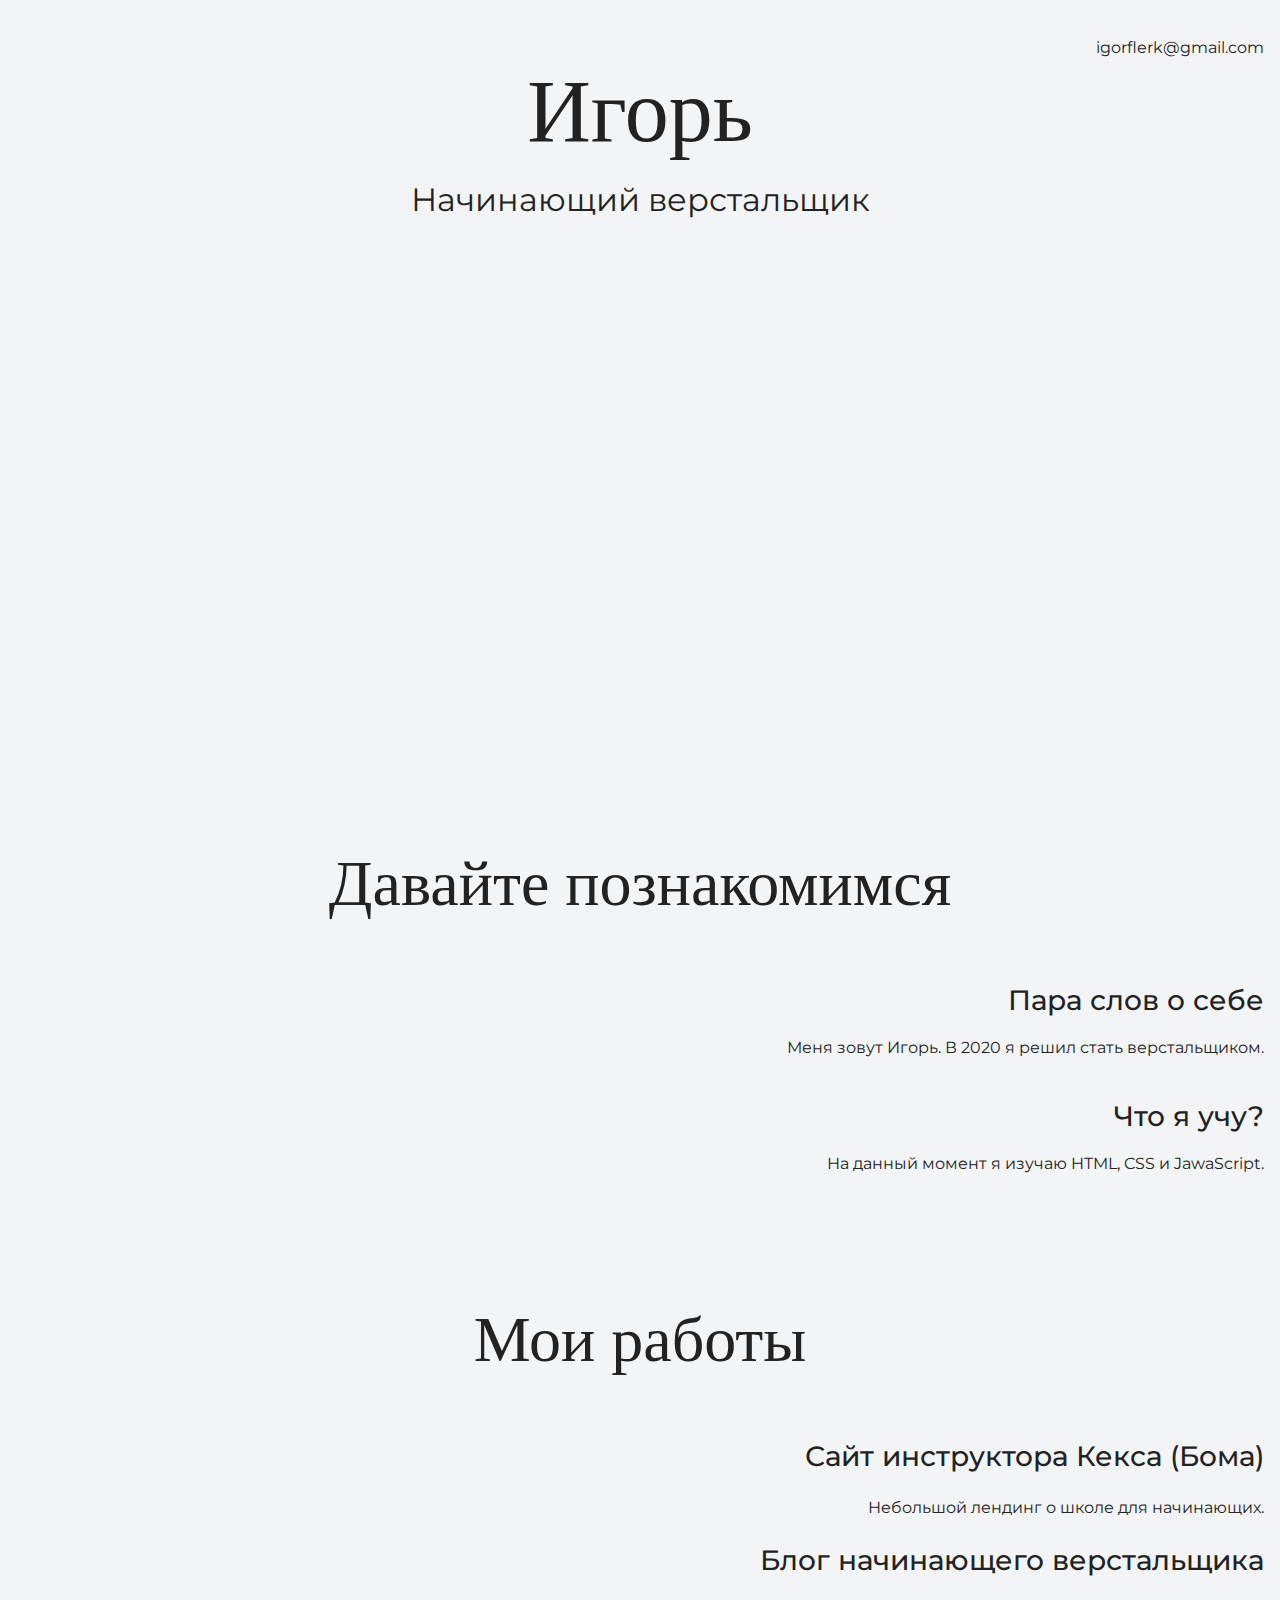
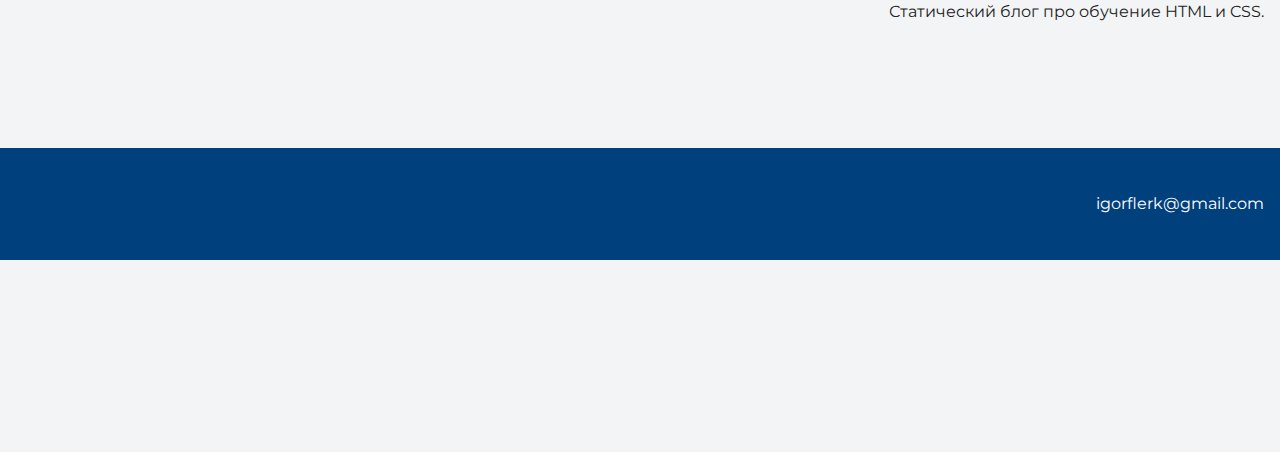
==== index.html @ ed08746c "Загрузил файлы сайта" ====
<!DOCTYPE html>
<html lang="ru">
  <head>
    <meta charset="UTF-8">
    <link rel="stylesheet" href="style.css">
    <title>Портфолио начинающего верстальщика</title>
    <link href="https://fonts.googleapis.com/css?family=Montserrat:400,500,700|Old+Standard+TT&display=swap&subset=cyrillic" rel="stylesheet">
  </head>

  <body>
    <header class="page-header">
      <div class="container">
        igorflerk@gmail.com
        </div
    </header>

    <section class="hero-image">
      <div class="container">
      <h1 class="heading">Игорь</h1>
      <p>Начинающий верстальщик</p>
        </div>
    </section>


    <section class="intro">
      <div class="container">
      <h2 class="subheading">Давайте познакомимся</h2>

      <h3>Пара слов о себе</h3>
      <p>Меня зовут Игорь. В 2020 я решил стать верстальщиком.</p>
      <h3>Что я учу?</h3>
      <p>На данный момент я изучаю HTML, CSS и JawaScript.</p>
  </div>
    </section>


    <section class="portfolio">
      <div class="container">
     <h2 class="subheading">Мои работы</h2>

    <h3>Сайт инструктора Кекса (Бома)</h3>

      <p>Небольшой лендинг о школе для начинающих.</p>

      <h3>Блог начинающего верстальщика</h3>
      <p>Статический блог про обучение HTML и CSS.</p>
  </div>
    </section>


    <footer class="page-footer">
<div class="container">
      igorflerk@gmail.com
      </div>
    </footer>
  </body>
</html>
---- style.css ----
body {
  margin: 0;
  min-width: 960px;
  font-family: "Montserrat", "Helvetica", "Arial", sans-serif;
  font-size: 16px;
  line-height: 32px;
  color: #222222;
  background-color: #f2f4f6;
  background-image: url("img/hero-bg.jpg");
  background-repeat: no-repeat;
  background-position: top center;
}

.container {
  max-width: 928px;
  margin: 0 auto;
  padding: 0 16px;
}

.page-header {
  margin: 0 0 160px;
  padding: 32px 0 32px;
}

.page-header .container,
.page-footer .container {
  max-width: 1408px;
  text-align: right;
}

.page-header a {
  margin-left: 56px;
  color: #288be6;
  text-decoration: none;
  background-repeat: no-repeat;
  background-position: left;
}

.header-email {
  padding-left: 30px;
  background-image: url("img/icon-email-header.svg");
}

.header-phone {
  padding-left: 25px;
  background-image: url("img/icon-phone-header.svg");
}

.hero-image {
  margin-bottom: 620px;
}

.hero-image .container {
  max-width: 1408px;
  text-align: center;
}

.heading {
  margin: 0 0 16px;
  font-family: "Old Standard TT", "Times", "Times New Roman", serif;
  font-size: 88px;
  line-height: 96px;
  font-weight: 400;
}

.hero-image p {
  margin: 0;
  font-size: 32px;
  line-height: 48px;
}

.intro {
  margin: 0 0 120px;
}

.subheading {
  margin: 0 0 56px;
  font-family: "Old Standard TT", "Times", "Times New Roman", serif;
  font-size: 64px;
  line-height: 80px;
  font-weight: 400;
  text-align: center;
}

.user-image {
  margin: 0 0 32px;
  text-align: center;
}

.intro h3,
.portfolio h3 {
  margin: 0 0 12px;
  font-size: 28px;
  line-height: 40px;
  font-weight: 500;
}

.intro p {
  margin: 0 0 32px;
}

.skills-list {
  margin: 0;
  padding: 0;
}

.skills-list dt {
  padding-left: 32px;
  background-repeat: no-repeat;
  background-position: left;
}

.skill-html {
  background-image: url("img/icon-html.svg");
}

.skill-css {
  background-image: url("img/icon-css.svg");
}

.level {
  margin: 4px 0 16px;
  padding: 0;
  height: 14px;
  font-size: 0;
  background-color: #ffffff;
  border: 1px solid #86c3fa;
  border-radius: 8px;
}

.level div {
  margin: 1px;
  height: 12px;
  background-color: #288be6;
  border-radius: 6px;
}

.portfolio {
  margin: 0 0 120px;
}

.projects {
  margin: 0;
  padding: 0;
  list-style: none;
}

.projects li {
  margin: 0 0 80px;
}

.project-image {
  margin: 0 0 24px;
  text-align: center;
}

.projects p {
  margin: 0 0 24px;
}

.button {
  padding: 6px 20px;
  display: inline-block;
  vertical-align: baseline;
  text-decoration: none;
  text-transform: uppercase;
  border-radius: 4px;
  background-color: #288be6;
  color: #ffffff;
}

.page-footer {
  padding: 40px 0;
  background-color: #00417d;
  color: #ffffff;
}

.page-footer a {
  margin-left: 56px;
  color: inherit;
  text-decoration: none;
  background-repeat: no-repeat;
  background-position: left;
}

.footer-email {
  padding-left: 30px;
  background-image: url("img/icon-email-footer.svg");
}

.footer-phone {
  padding-left: 25px;
  background-image: url("img/icon-phone-footer.svg");
}
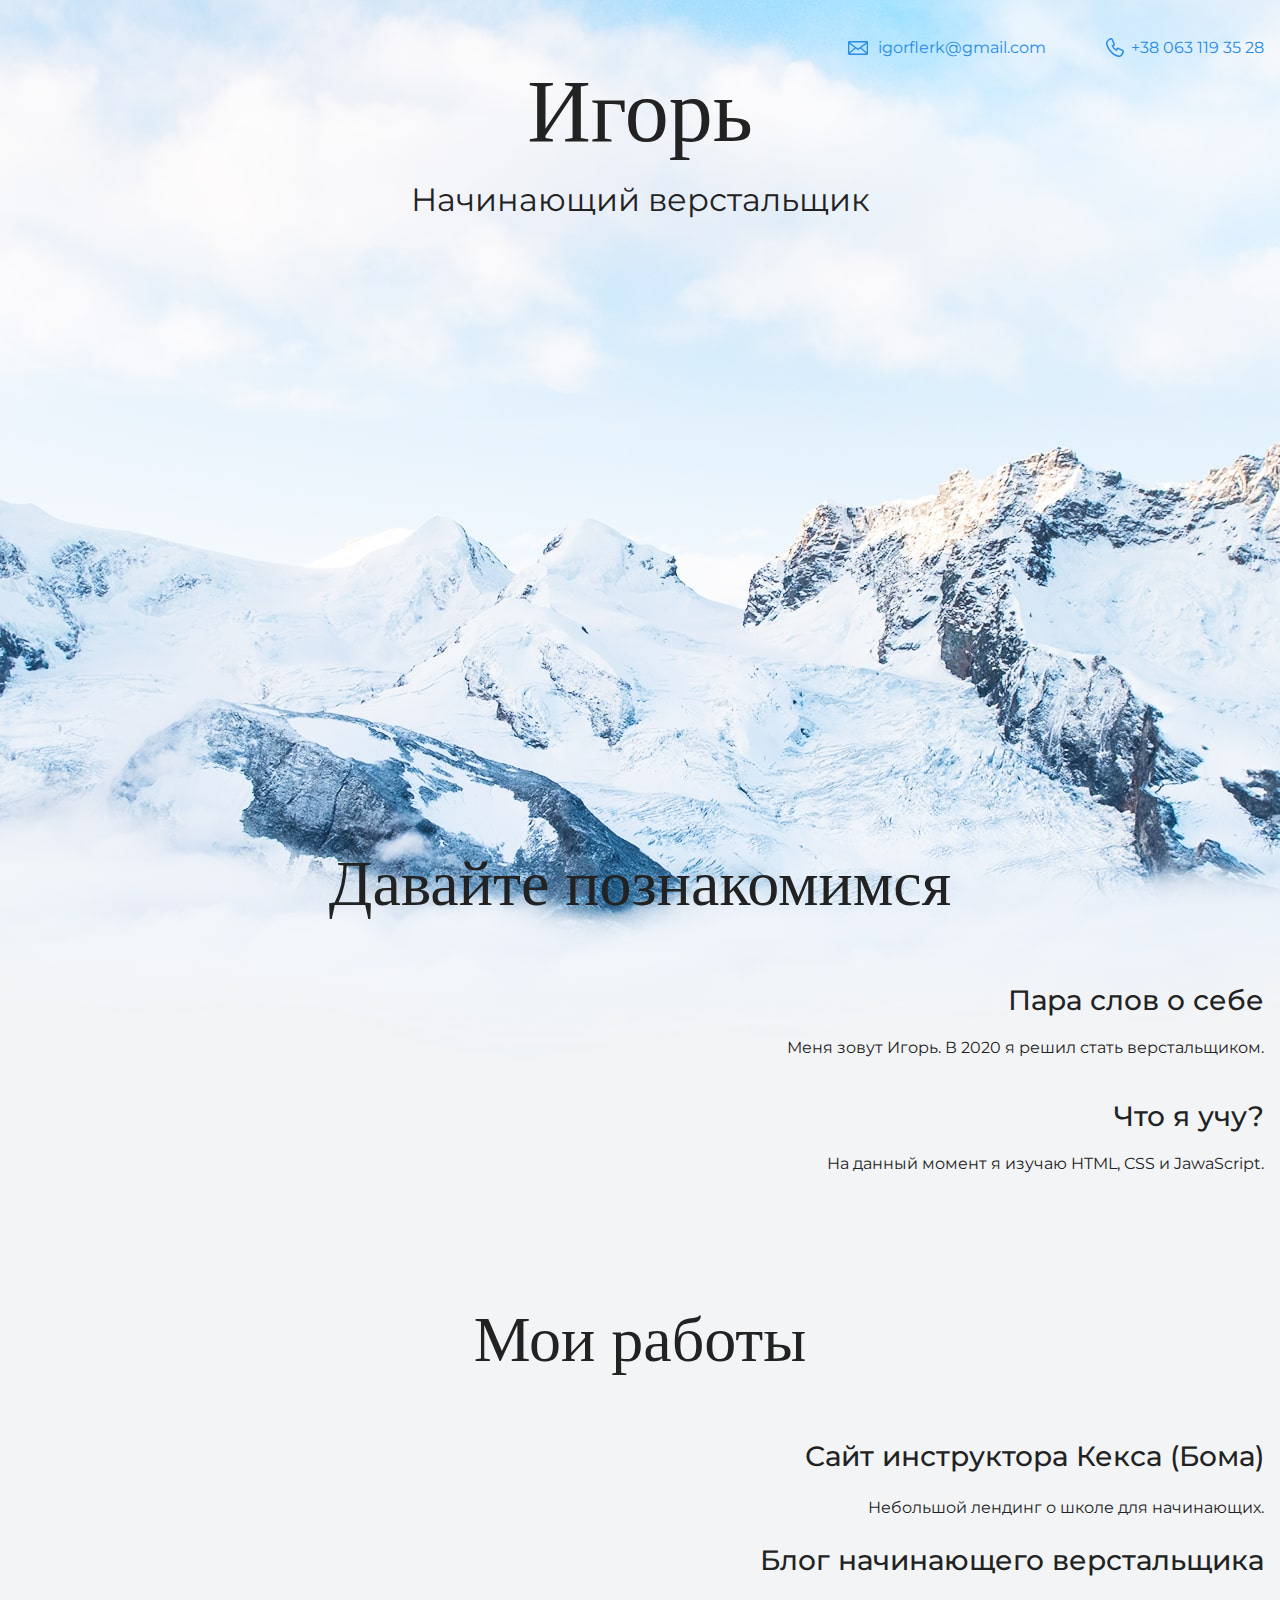
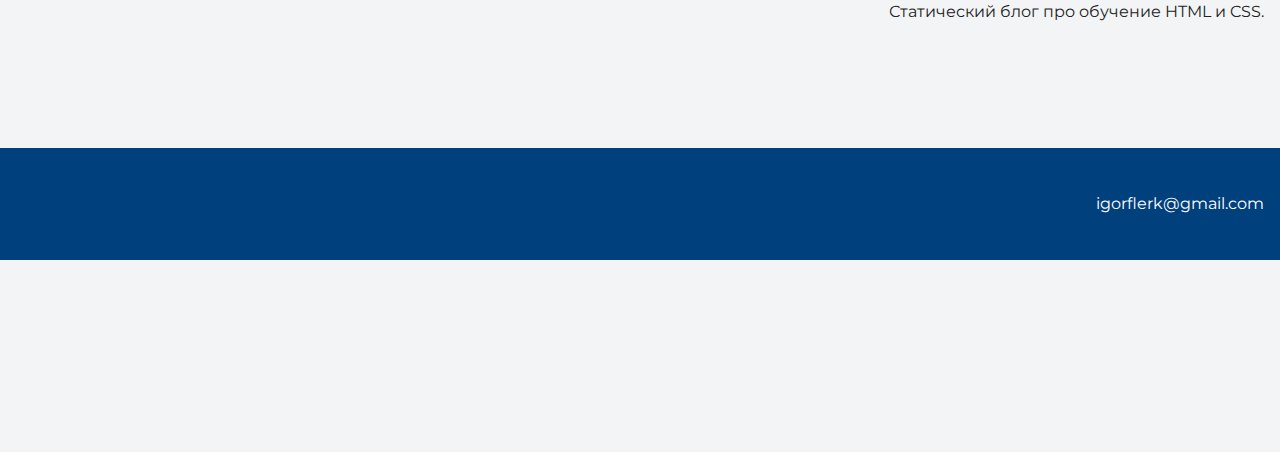
==== commit 612cc6a8: "Обновил мейл и тел" ====
--- a/index.html
+++ b/index.html
@@ -10,7 +10,9 @@
   <body>
     <header class="page-header">
       <div class="container">
-        igorflerk@gmail.com
+        <a class="header-email" href="mailto:igorflerk@gmail.com">igorflerk@gmail.com</a>
+        <a class="header-phone" href="tel:+38 063 119 35 28">+38 063 119 35 28</a>
+        
         </div
     </header>
 
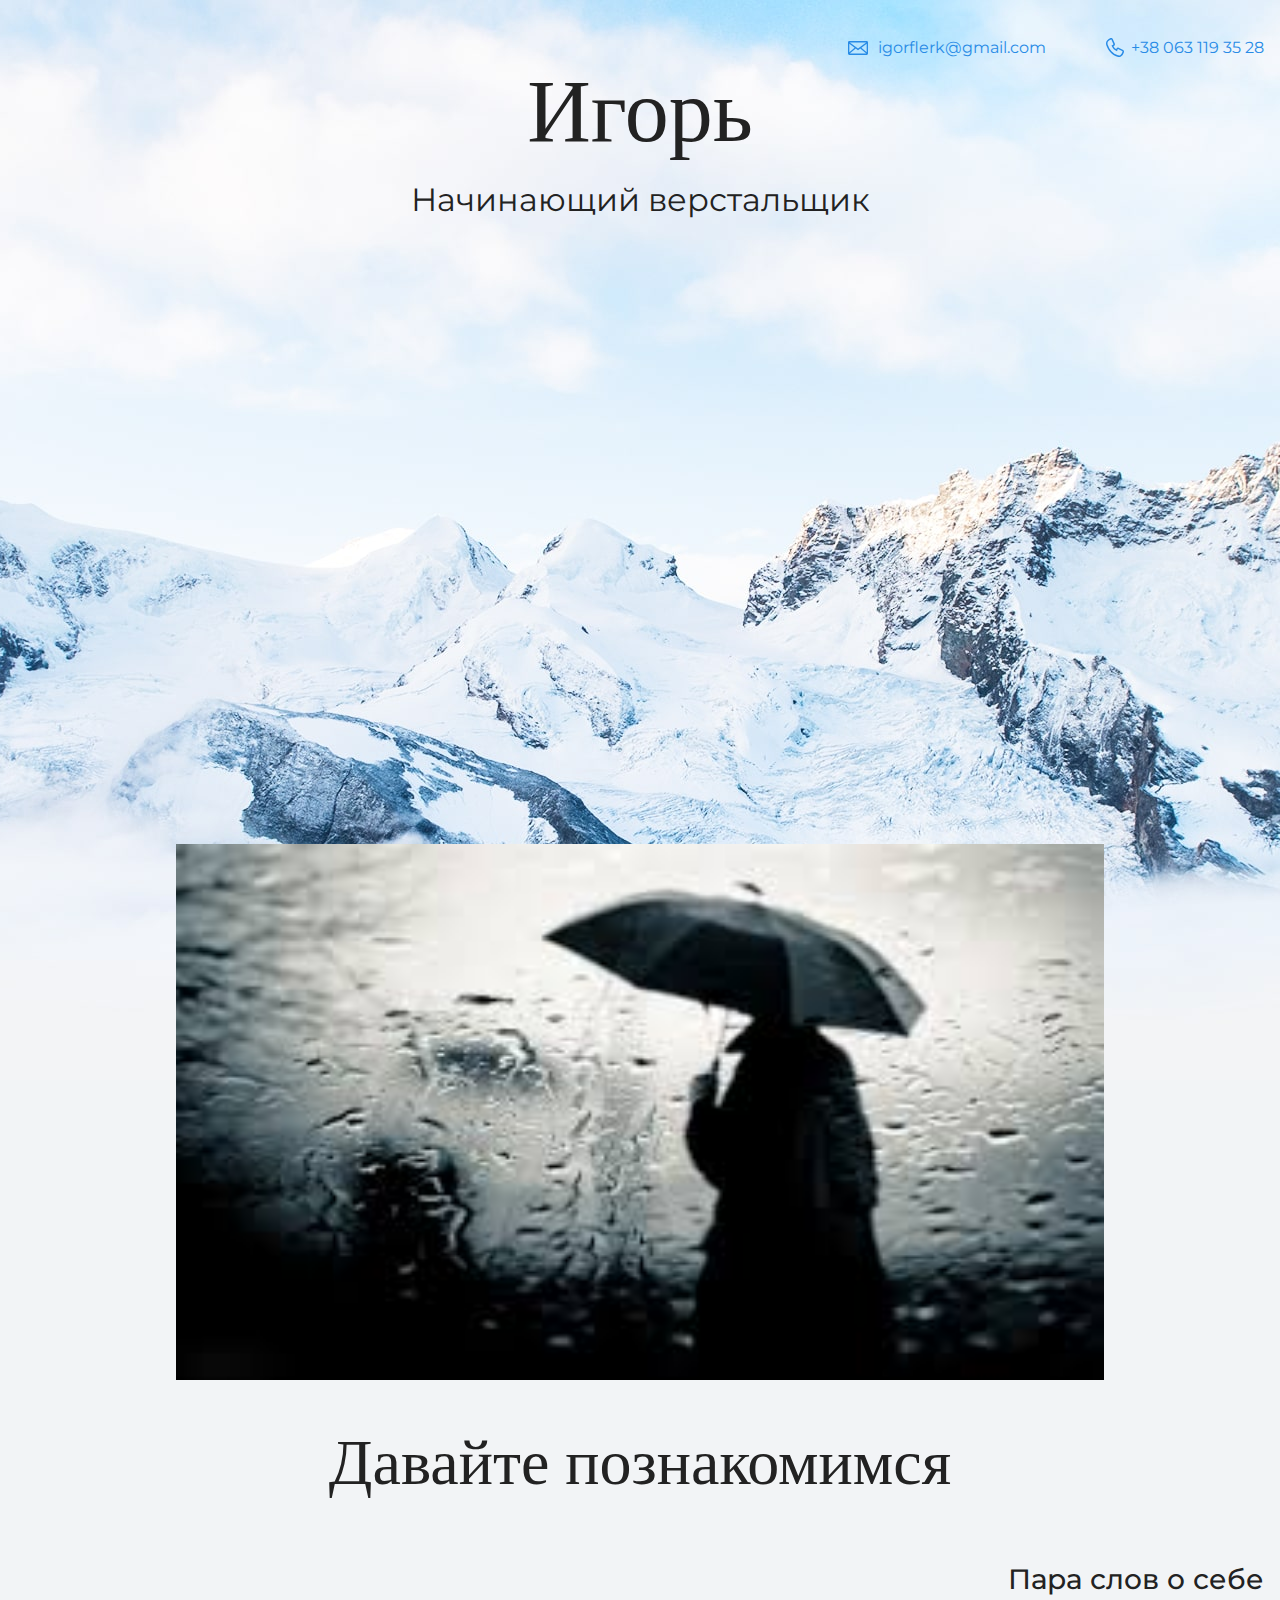
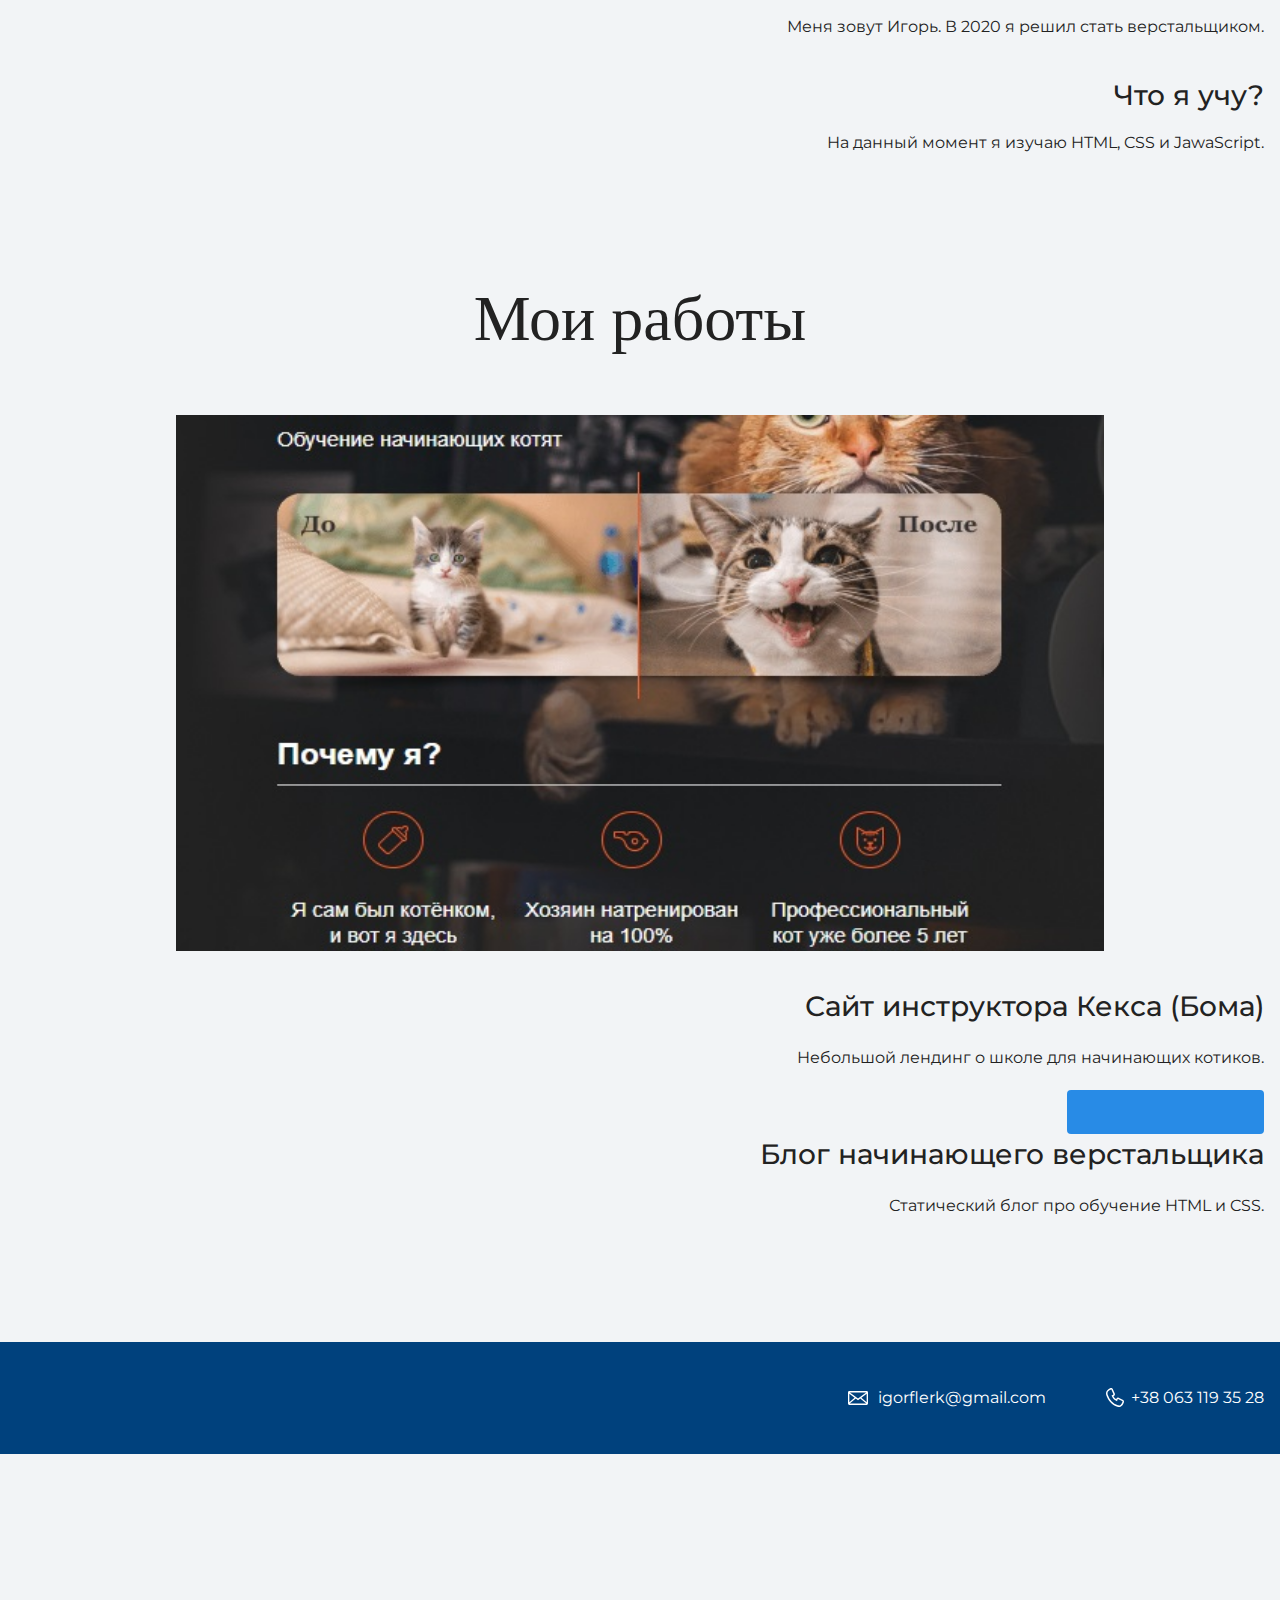
==== commit 1d837791: "Добавил ссылку на портфолио" ====
--- a/index.html
+++ b/index.html
@@ -25,6 +25,9 @@
 
 
     <section class="intro">
+      <figure class="user-image">
+        <img src="files/user.jpg" width="928" height="536" alt="Моё фото">
+      </figure>
       <div class="container">
       <h2 class="subheading">Давайте познакомимся</h2>
 
@@ -39,11 +42,13 @@
     <section class="portfolio">
       <div class="container">
      <h2 class="subheading">Мои работы</h2>
-
+     <figure class="project-image">
+       <img src="files/project.jpg" width="928" height="536" alt="Сайт Бома">
+     </figure>
     <h3>Сайт инструктора Кекса (Бома)</h3>
 
-      <p>Небольшой лендинг о школе для начинающих.</p>
-
+      <p>Небольшой лендинг о школе для начинающих котиков.</p>
+      <a class="button" href="source/project/bom/index.html">Открыть ссылку</a>
       <h3>Блог начинающего верстальщика</h3>
       <p>Статический блог про обучение HTML и CSS.</p>
   </div>
@@ -52,7 +57,8 @@
 
     <footer class="page-footer">
 <div class="container">
-      igorflerk@gmail.com
+  <a class="footer-email" href="mailto:igorflerk@gmail.com">igorflerk@gmail.com</a>
+  <a class="footer-phone" href="tel:+38 063 119 35 28">+38 063 119 35 28</a>
       </div>
     </footer>
   </body>
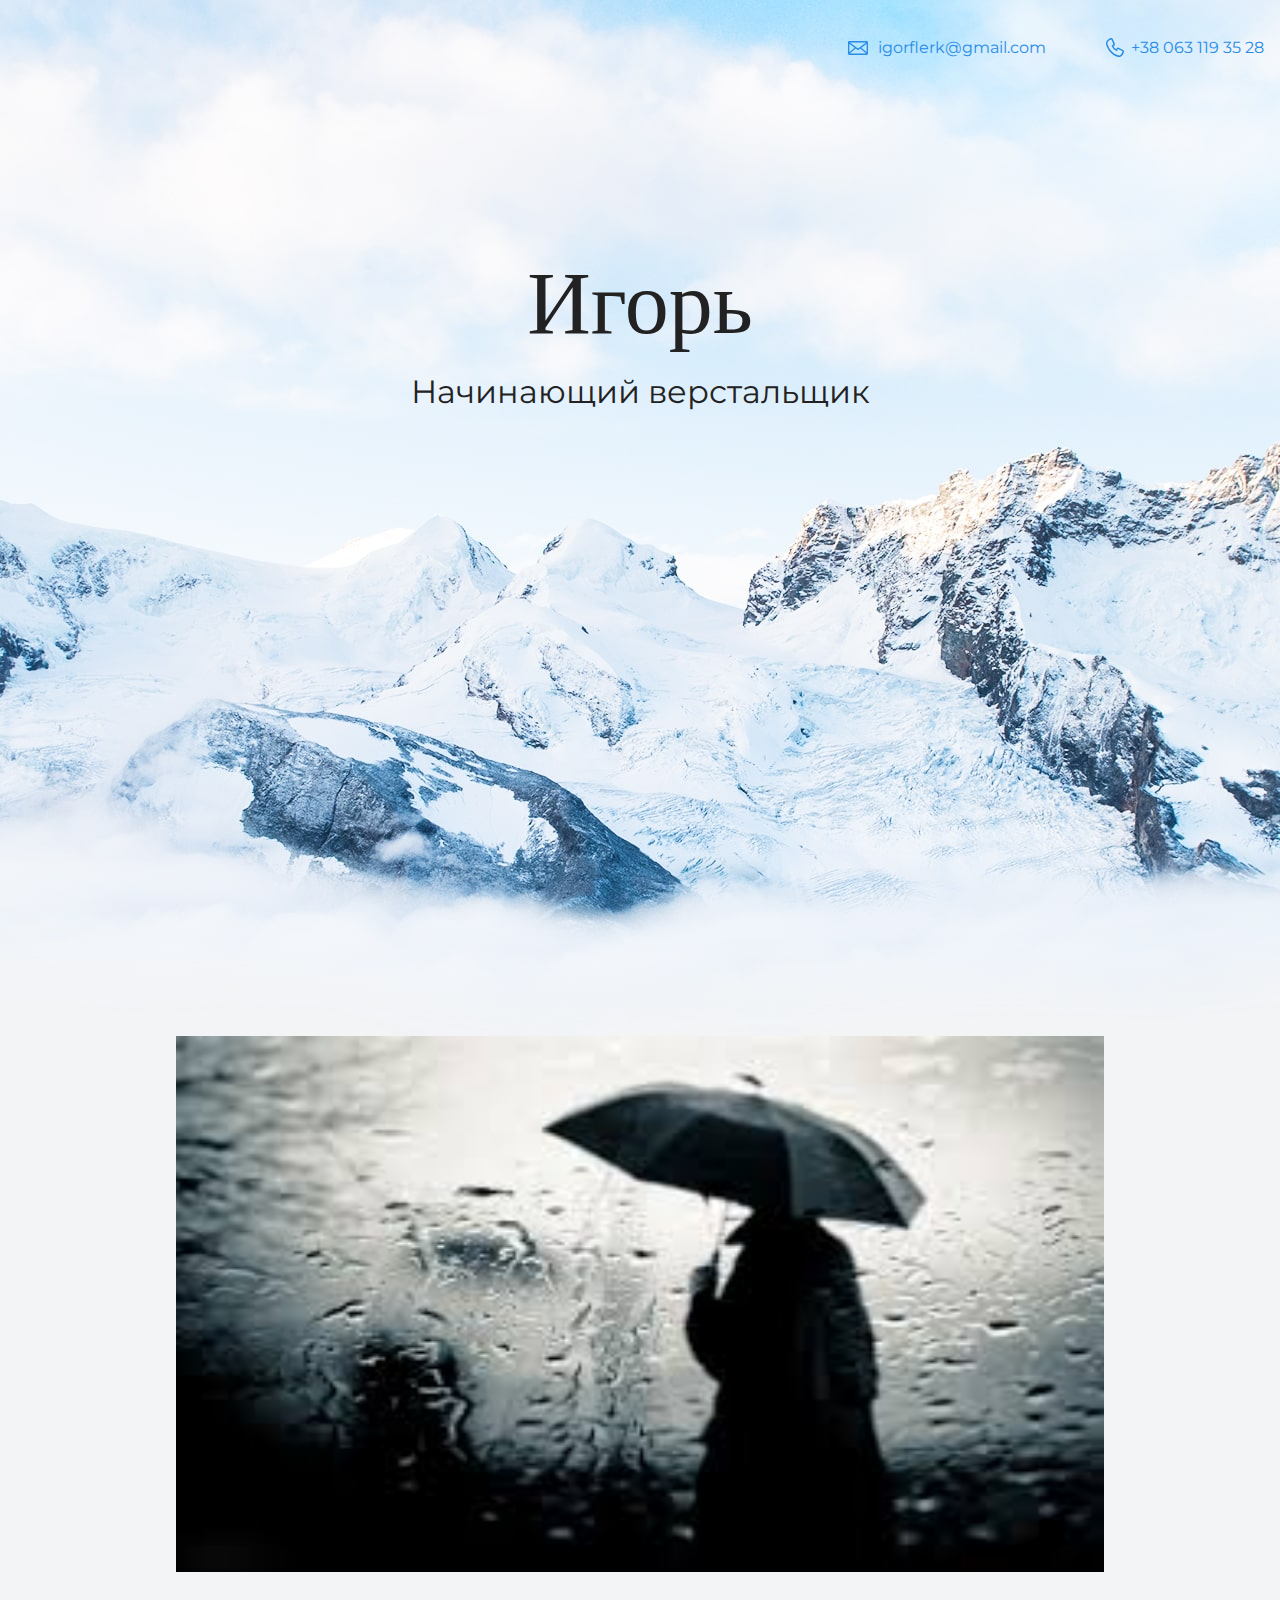
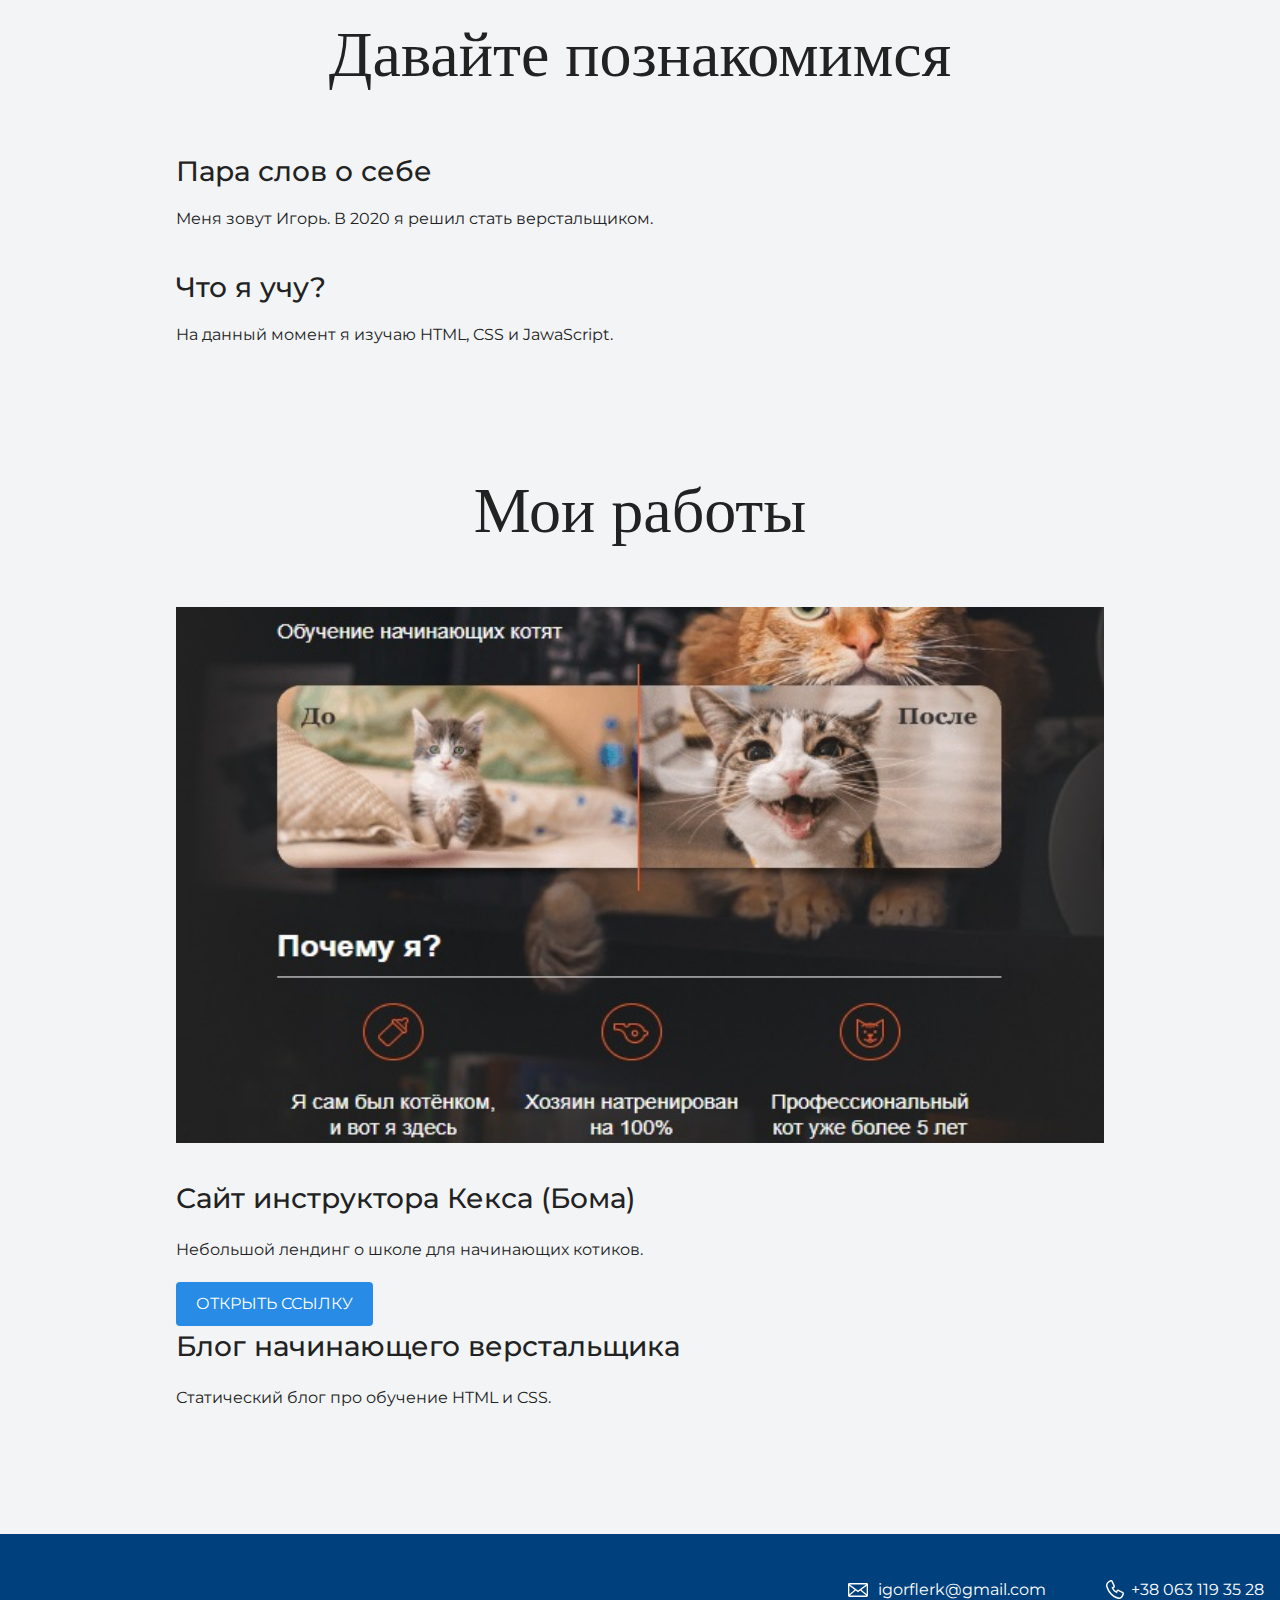
==== commit c8680871: "Починил расположение текста" ====
--- a/index.html
+++ b/index.html
@@ -13,8 +13,8 @@
         <a class="header-email" href="mailto:igorflerk@gmail.com">igorflerk@gmail.com</a>
         <a class="header-phone" href="tel:+38 063 119 35 28">+38 063 119 35 28</a>
         
-        </div
-    </header>
+      </div>
+      </header>
 
     <section class="hero-image">
       <div class="container">
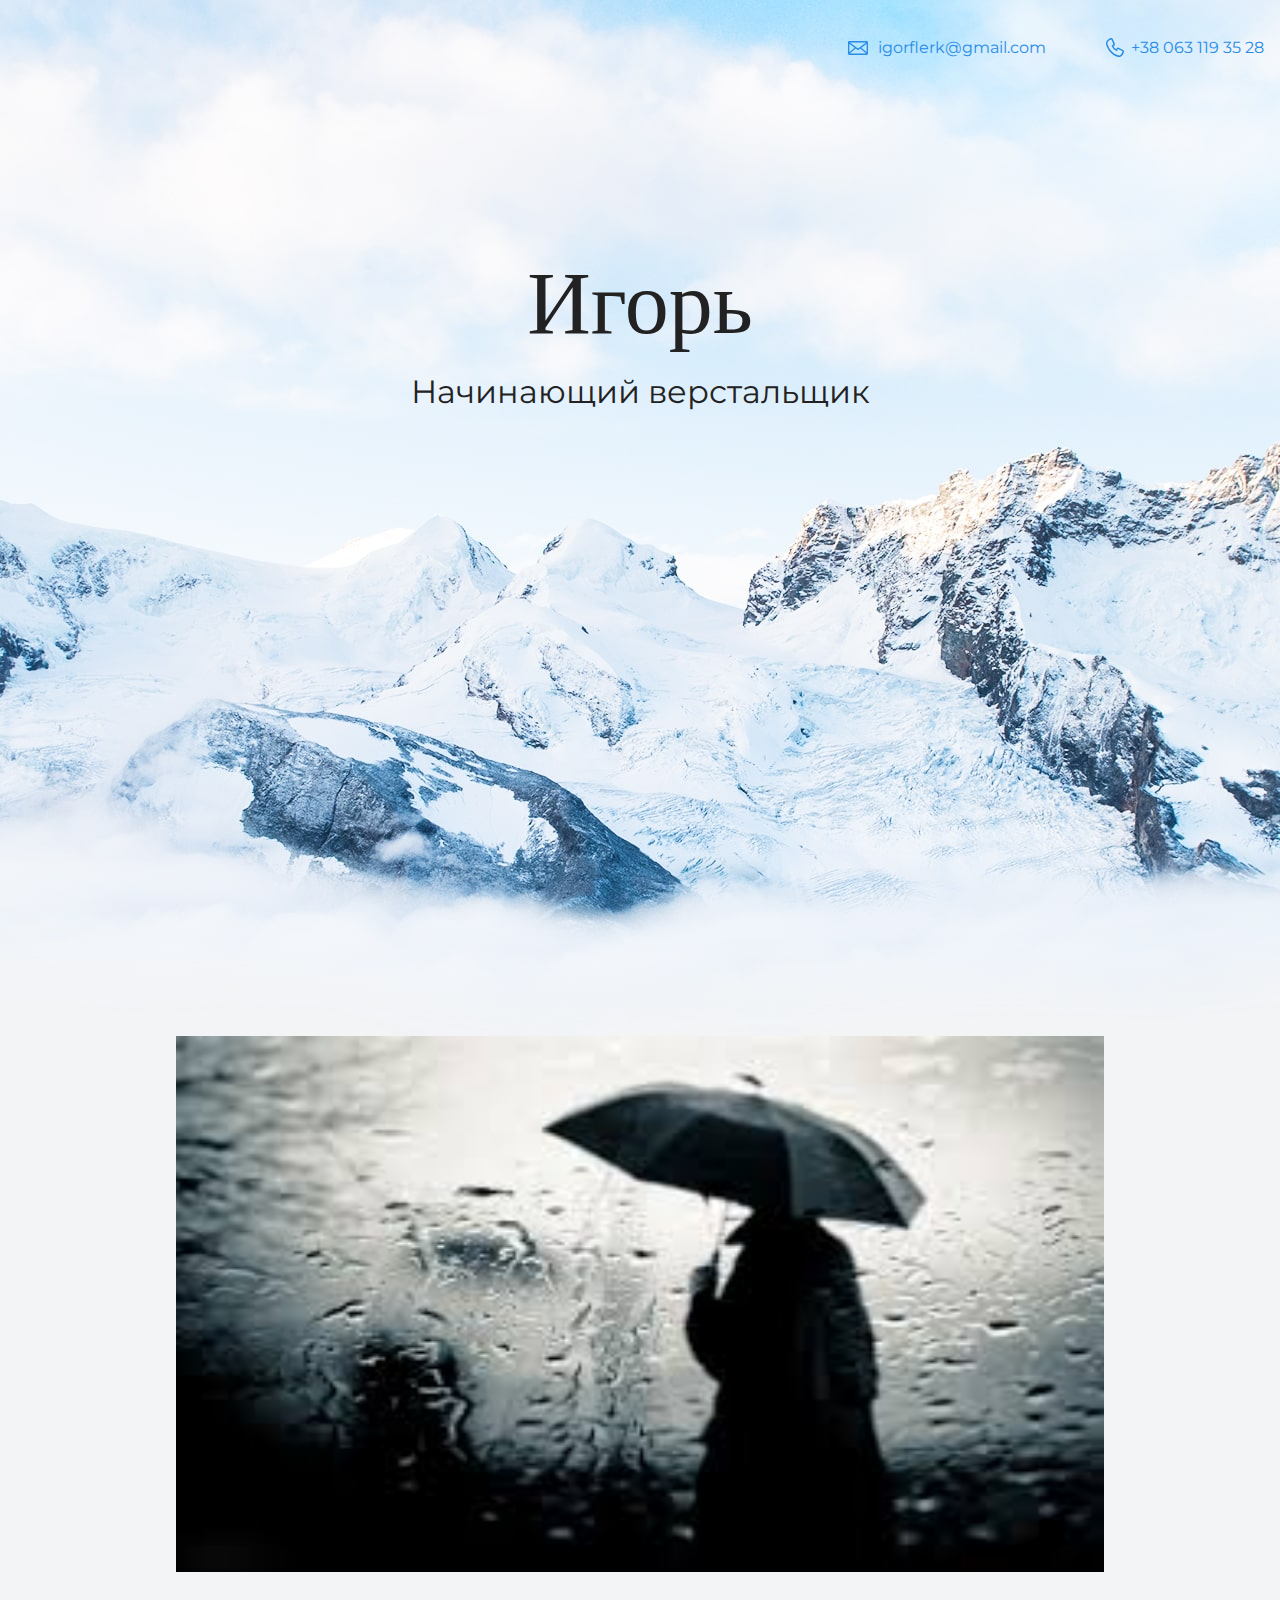
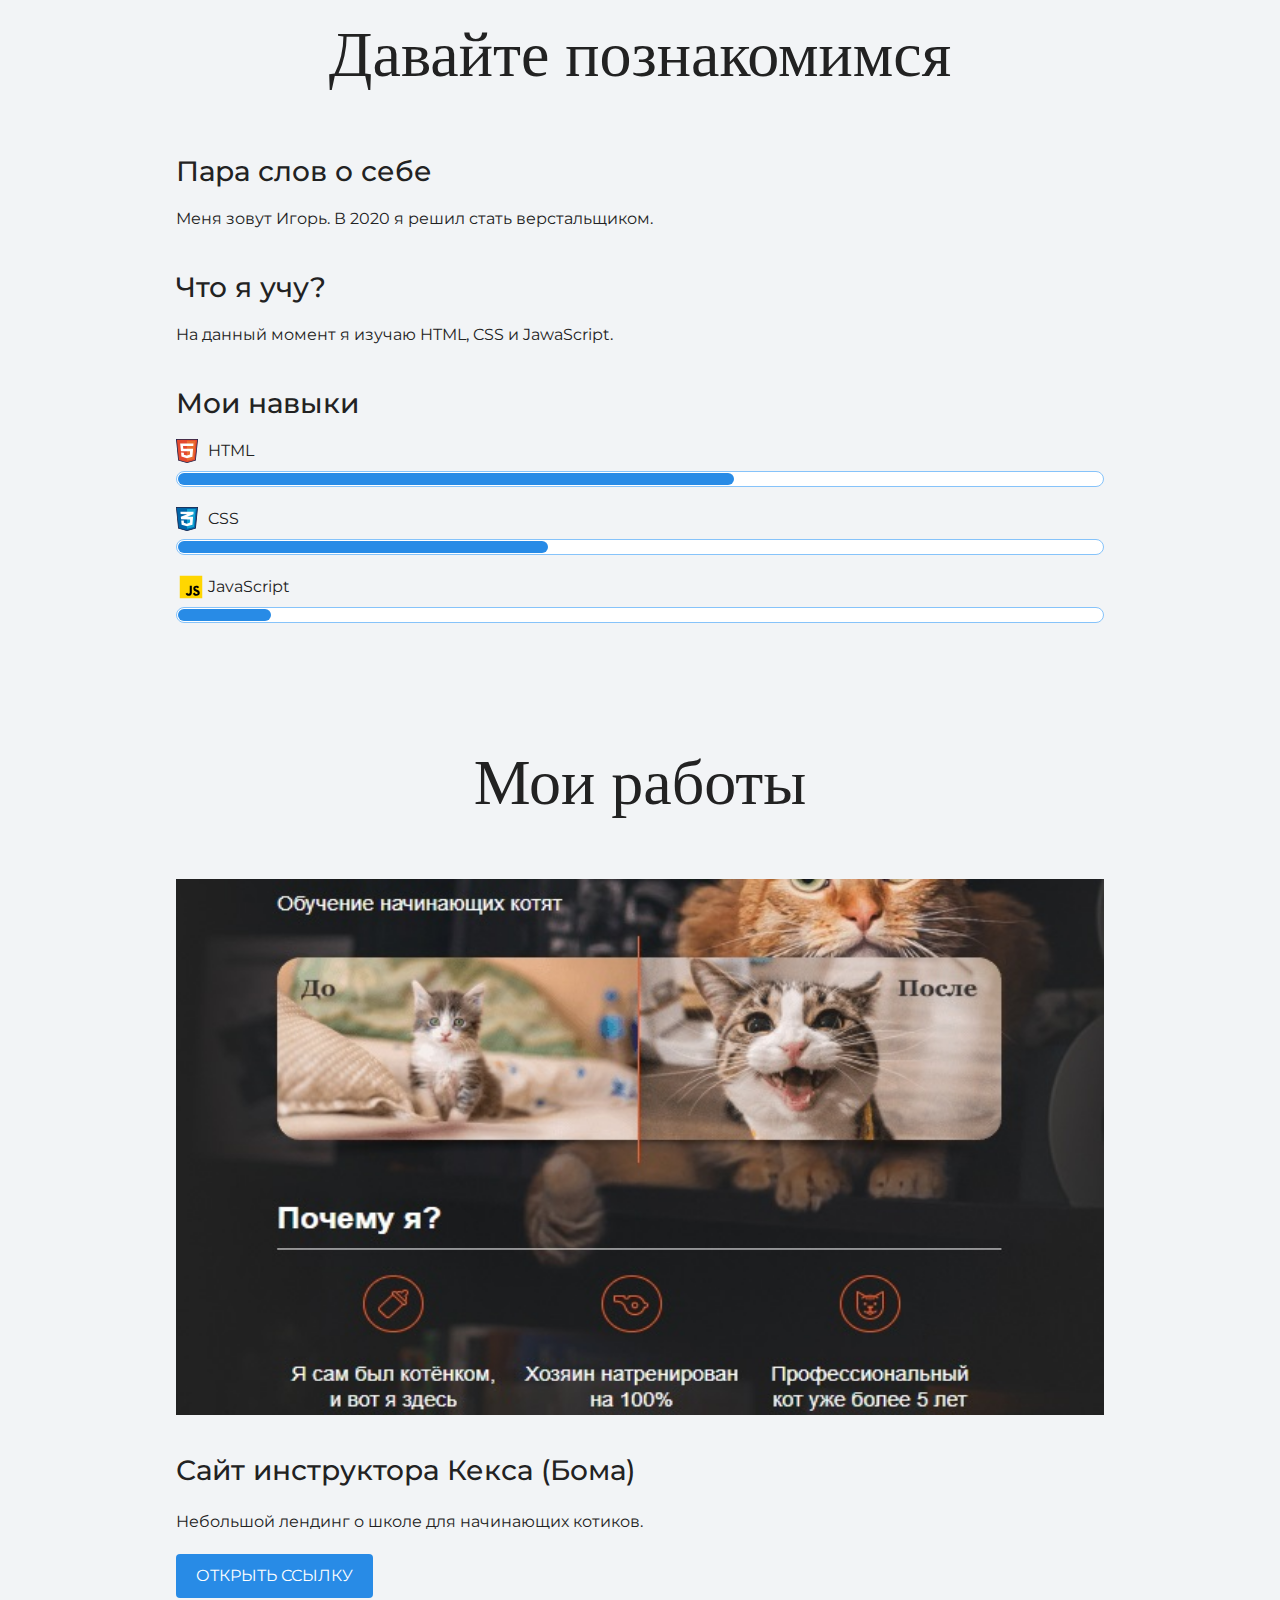
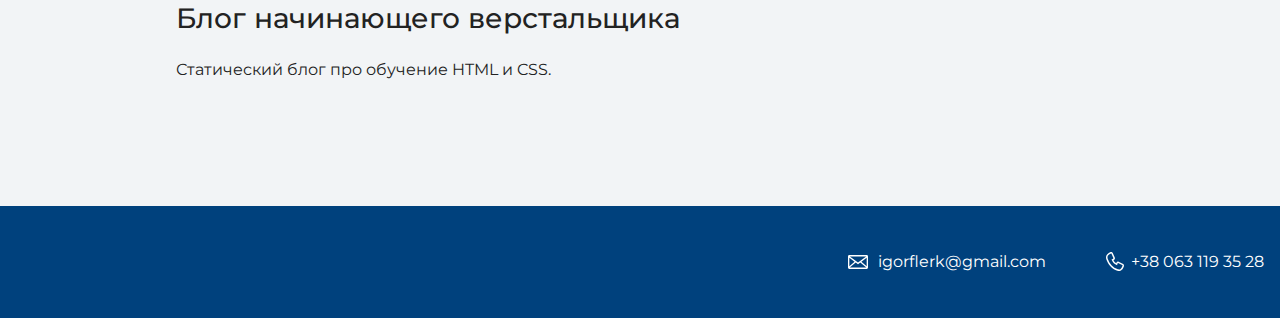
==== commit d1f83512: "Обновил фото и дополнил страницу" ====
--- a/index.html
+++ b/index.html
@@ -21,6 +21,7 @@
       <h1 class="heading">Игорь</h1>
       <p>Начинающий верстальщик</p>
         </div>
+        
     </section>
 
 
@@ -35,6 +36,15 @@
       <p>Меня зовут Игорь. В 2020 я решил стать верстальщиком.</p>
       <h3>Что я учу?</h3>
       <p>На данный момент я изучаю HTML, CSS и JawaScript.</p>
+      <div class="skills"><h3>Мои навыки</h3></div>
+      <dl class="skills-list">
+        <dt class="skill-html">HTML</dd>
+          <dd class="level"><div style="width: 60%;" >60%</div></dd>
+        <dt class="skill-css">CSS</dt>
+          <dd class="level"><div style="width: 40%;" >40%</div></dd>
+        <dt class="skill-javascript">JavaScript</dt>
+          <dd class="level"><div style="width: 10%;" >10%</div></dd>
+      </dl>
   </div>
     </section>
 
@@ -48,10 +58,10 @@
     <h3>Сайт инструктора Кекса (Бома)</h3>
 
       <p>Небольшой лендинг о школе для начинающих котиков.</p>
-      <a class="button" href="source/project/bom/index.html">Открыть ссылку</a>
+      <a class="button" href="source/bom/index.html">Открыть ссылку</a>
       <h3>Блог начинающего верстальщика</h3>
       <p>Статический блог про обучение HTML и CSS.</p>
-  </div>
+    </div>
     </section>
 
 
--- a/style.css
+++ b/style.css
@@ -118,6 +118,11 @@
   background-image: url("img/icon-css.svg");
 }
 
+.skill-javascript {
+   background-image: url("img/icon-javascript.svg");
+   background-size: 30px;
+}
+
 .level {
   margin: 4px 0 16px;
   padding: 0;
